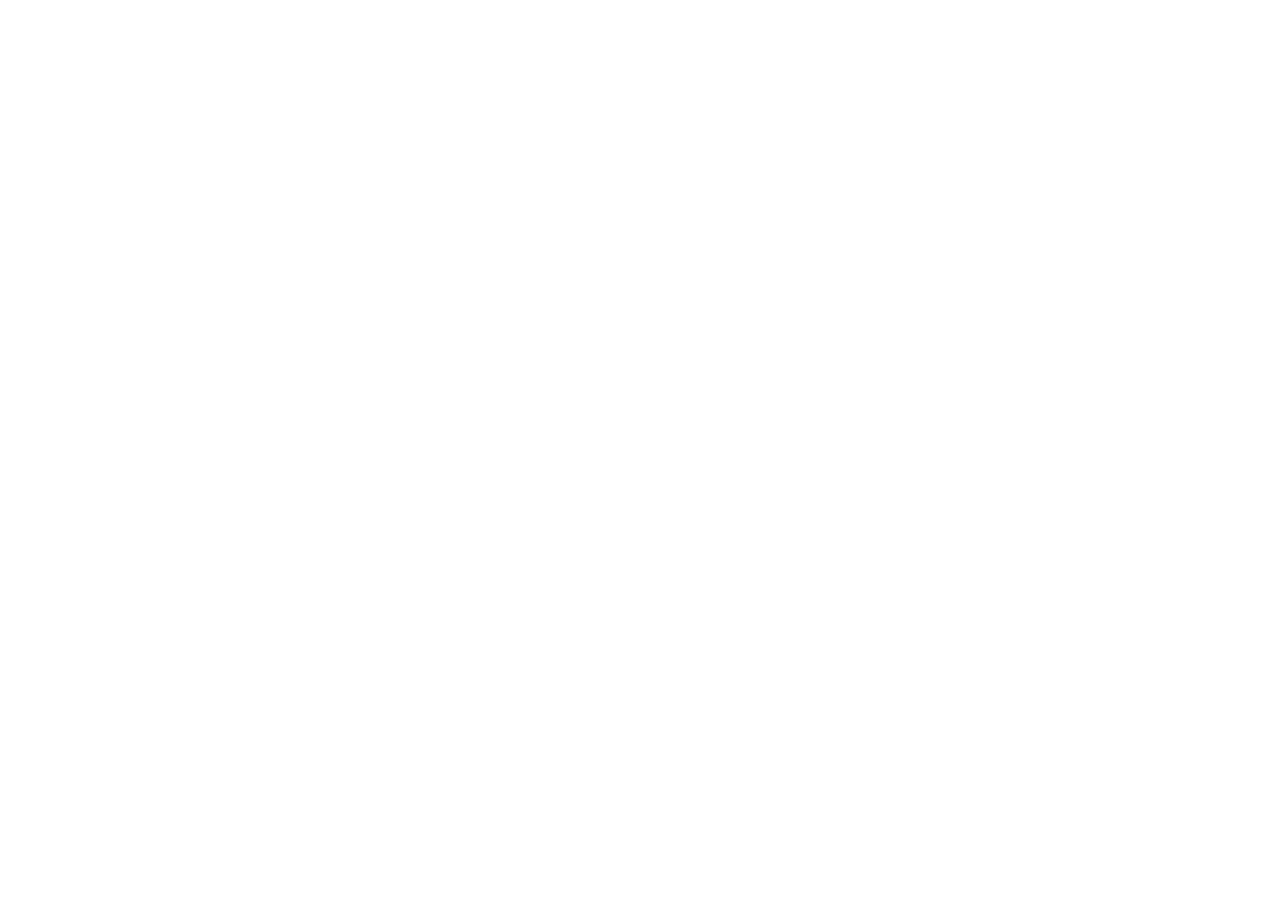
==== index.html @ dd53eaa5 "web design" ====
<!DOCTYPE html>
<html lang="en">
  <head>
    <meta charset="utf-8" />
    <meta name="viewport" content="width=device-width, initial-scale=1" />
    <title>JOCODE</title>
    <!-- bootstrap CDN -->
    <link
      href="https://cdn.jsdelivr.net/npm/bootstrap@5.3.2/dist/css/bootstrap.min.css"
      rel="stylesheet"
      integrity="sha384-T3c6CoIi6uLrA9TneNEoa7RxnatzjcDSCmG1MXxSR1GAsXEV/Dwwykc2MPK8M2HN"
      crossorigin="anonymous"
    />
    <script
      src="https://cdn.jsdelivr.net/npm/bootstrap@5.3.2/dist/js/bootstrap.bundle.min.js"
      integrity="sha384-C6RzsynM9kWDrMNeT87bh95OGNyZPhcTNXj1NW7RuBCsyN/o0jlpcV8Qyq46cDfL"
      crossorigin="anonymous"
    ></script>
  </head>
  <body>
    <div></div>
  </body>
</html>
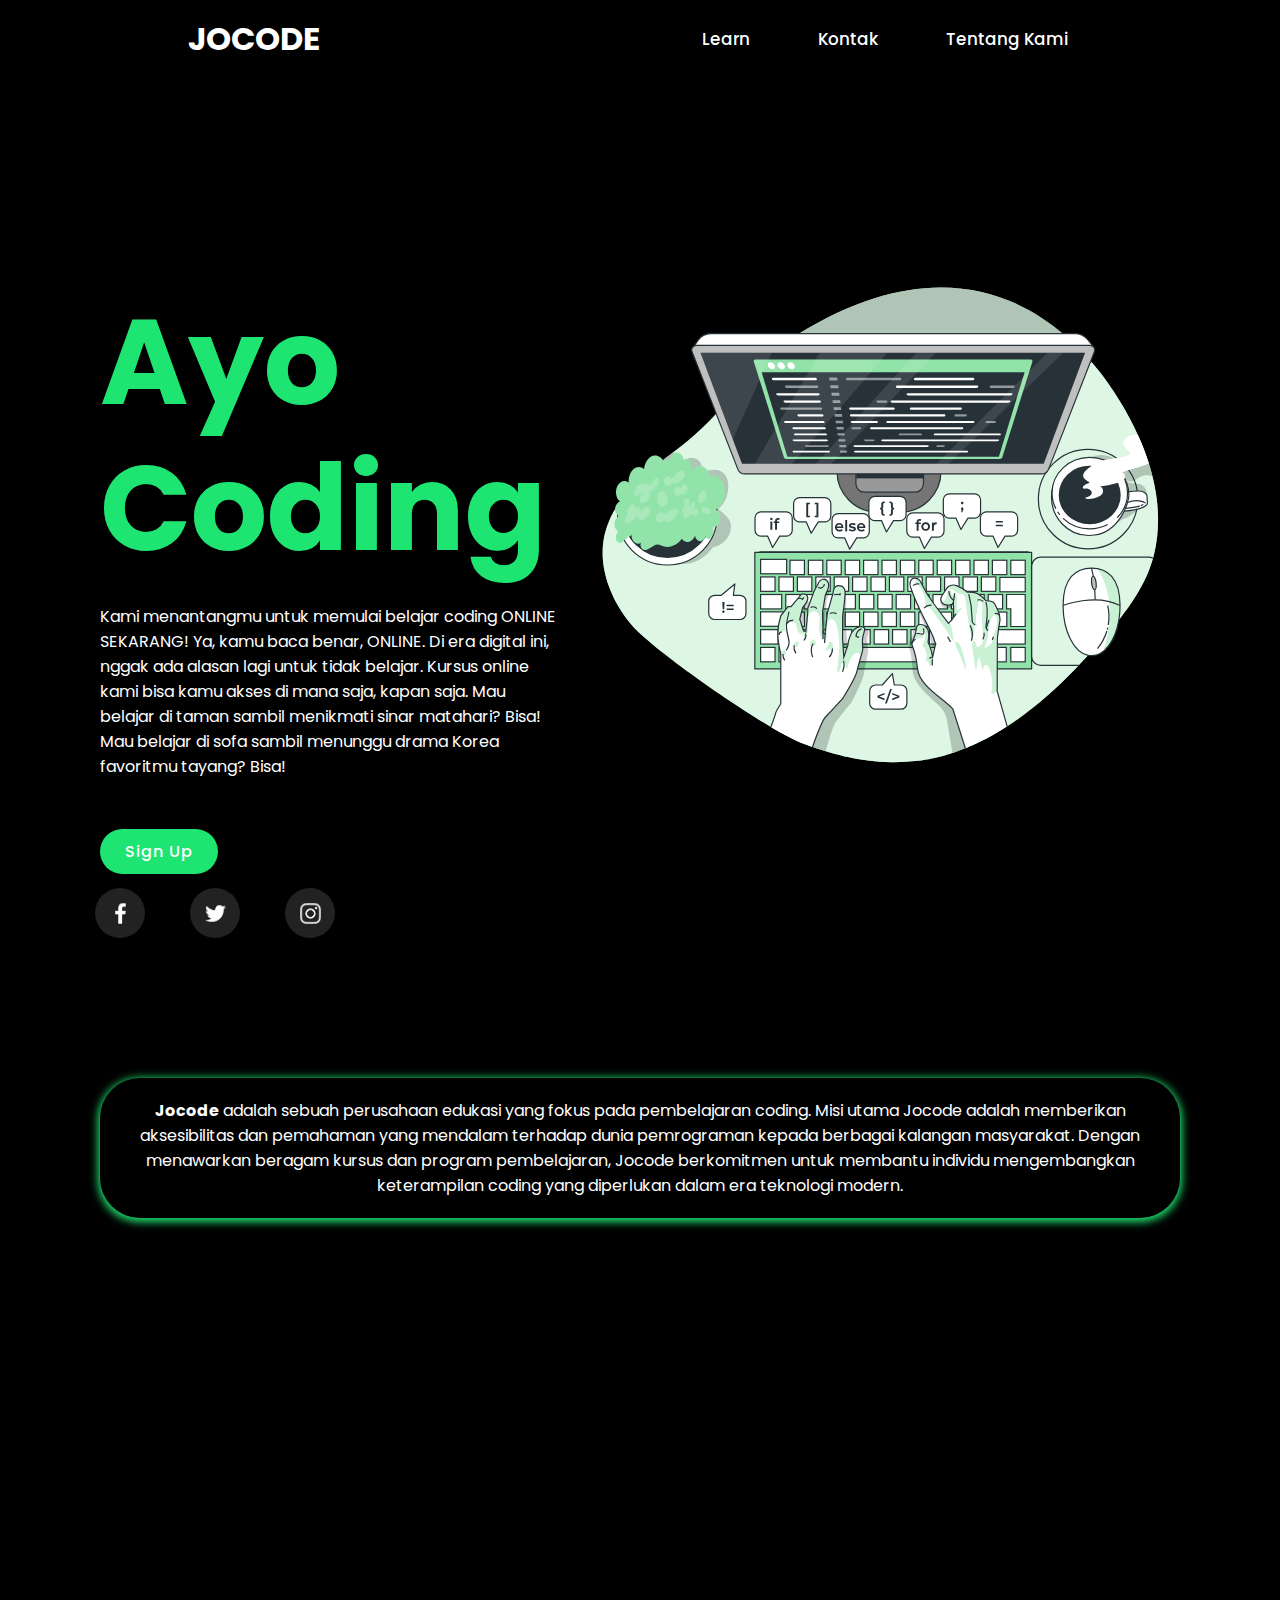
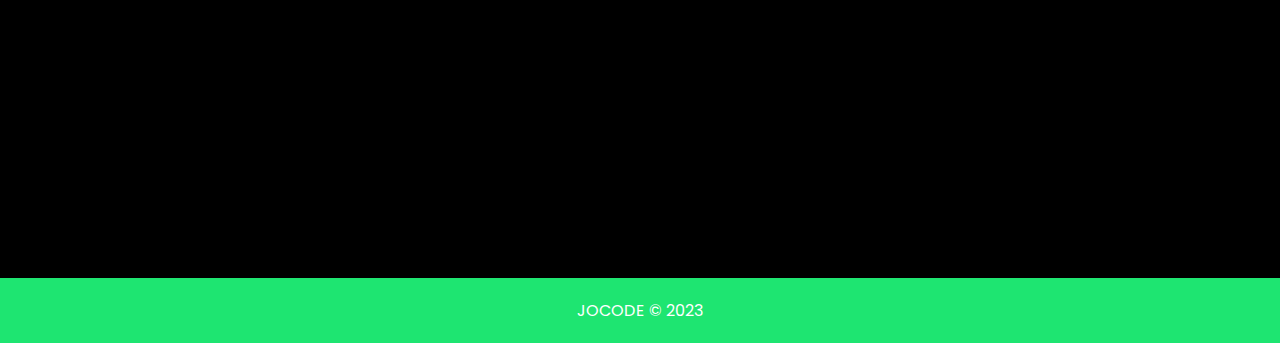
==== commit d5028c1f: "final project" ====
--- a/index.html
+++ b/index.html
@@ -1,23 +1,93 @@
 <!DOCTYPE html>
 <html lang="en">
   <head>
-    <meta charset="utf-8" />
-    <meta name="viewport" content="width=device-width, initial-scale=1" />
+    <meta charset="UTF-8" />
+    <meta http-equiv="X-UA-Compatible" content="IE=edge" />
+    <meta name="viewport" content="width=device-width, initial-scale=1.0" />
+    <!-- FONTS -->
+    <link rel="preconnect" href="https://fonts.googleapis.com" />
+    <link rel="preconnect" href="https://fonts.gstatic.com" crossorigin />
+    <link
+      href="https://fonts.googleapis.com/css2?family=Poppins:wght@200;300;400;500;600;700;800&family=Quicksand:wght@500;700&display=swap"
+      rel="stylesheet"
+    />
+    <!-- CSS UTAMA -->
+    <link rel="stylesheet" href="style/style.css" />
+
     <title>JOCODE</title>
-    <!-- bootstrap CDN -->
-    <link
-      href="https://cdn.jsdelivr.net/npm/bootstrap@5.3.2/dist/css/bootstrap.min.css"
-      rel="stylesheet"
-      integrity="sha384-T3c6CoIi6uLrA9TneNEoa7RxnatzjcDSCmG1MXxSR1GAsXEV/Dwwykc2MPK8M2HN"
-      crossorigin="anonymous"
-    />
-    <script
-      src="https://cdn.jsdelivr.net/npm/bootstrap@5.3.2/dist/js/bootstrap.bundle.min.js"
-      integrity="sha384-C6RzsynM9kWDrMNeT87bh95OGNyZPhcTNXj1NW7RuBCsyN/o0jlpcV8Qyq46cDfL"
-      crossorigin="anonymous"
-    ></script>
   </head>
   <body>
-    <div></div>
+    <!-- NAVBAR -->
+    <header>
+      <nav class="navbar">
+        <div class="logo">
+          <h1>JOCODE</h1>
+        </div>
+        <div class="menu-toggle" id="mobile-menu">
+          <span class="bar"></span>
+          <span class="bar"></span>
+          <span class="bar"></span>
+        </div>
+        <ul class="nav-links">
+          <li class="dropdown">
+            <a href="#">Learn</a>
+            <ul class="dropdown-content">
+              <li><a href="#">JavaScript</a></li>
+              <li><a href="#">Python</a></li>
+            </ul>
+          </li>
+          <li><a href="#">Kontak</a></li>
+          <li><a href="#Tentang Kami">Tentang Kami</a></li>
+        </ul>
+      </nav>
+    </header>
+    <section>
+      <div class="content">
+        <div class="text">
+          <h2><br /><span>Ayo Coding</span></h2>
+          <p>
+            Kami menantangmu untuk memulai belajar coding ONLINE SEKARANG! Ya,
+            kamu baca benar, ONLINE. Di era digital ini, nggak ada alasan lagi
+            untuk tidak belajar. Kursus online kami bisa kamu akses di mana
+            saja, kapan saja. Mau belajar di taman sambil menikmati sinar
+            matahari? Bisa! Mau belajar di sofa sambil menunggu drama Korea
+            favoritmu tayang? Bisa!
+          </p>
+          <a href="#">Sign Up</a>
+        </div>
+      </div>
+      <ul class="icons">
+        <li>
+          <a href="#"><img src="img/facebook.png" alt="" /></a>
+        </li>
+        <li>
+          <a href="#"><img src="img/twitter.png" alt="" /></a>
+        </li>
+        <li>
+          <a href="#"><img src="img/instagram.png" alt="" /></a>
+        </li>
+      </ul>
+      <aside>
+        <div class="boxImg">
+          <img src="img/img1.svg" alt="" class="img1" />
+        </div>
+      </aside>
+    </section>
+
+    <section class="artikel">
+      <div id="Tentang Kami" class="card">
+        <p>
+          <strong>Jocode</strong> adalah sebuah perusahaan edukasi yang fokus
+          pada pembelajaran coding. Misi utama Jocode adalah memberikan
+          aksesibilitas dan pemahaman yang mendalam terhadap dunia pemrograman
+          kepada berbagai kalangan masyarakat. Dengan menawarkan beragam kursus
+          dan program pembelajaran, Jocode berkomitmen untuk membantu individu
+          mengembangkan keterampilan coding yang diperlukan dalam era teknologi
+          modern.
+        </p>
+      </div>
+    </section>
+
+    <footer><p>JOCODE &#169; 2023</p></footer>
   </body>
 </html>
--- a/style/style.css
+++ b/style/style.css
@@ -0,0 +1,249 @@
+@import url("https://fonts.googleapis.com/css2?family=Poppins:wght@200;300;400;500;600;700;800;900&display=swap");
+
+* {
+  margin: 0;
+  padding: 0;
+  box-sizing: border-box;
+  font-family: "Poppins", sans-serif;
+}
+section {
+  position: relative;
+  width: 100%;
+  min-height: 100vh;
+  padding: 100px;
+  display: flex;
+  justify-content: space-between;
+  align-items: center;
+  /* background: black; */
+  overflow: hidden;
+}
+body {
+  margin: 0;
+  padding: 0;
+  background-color: black;
+}
+
+.navbar {
+  background-color: black;
+  color: #fff;
+  padding: 15px 10px 15px;
+  display: flex;
+  justify-content: space-around;
+  align-items: center;
+  z-index: 999;
+}
+
+.logo h1 {
+  right: 0;
+  margin: 0;
+}
+
+.menu-toggle {
+  display: none;
+  flex-direction: column;
+  cursor: pointer;
+}
+
+.bar {
+  right: 0;
+  display: flex;
+  flex-direction: row;
+  height: 3px;
+  width: 25px;
+  background-color: #fff;
+  margin: 3px 0;
+}
+
+.nav-links {
+  flex-direction: row;
+  list-style: none;
+  margin: 0;
+  padding: 0;
+  display: flex;
+  align-items: center;
+}
+
+.nav-links li {
+  margin-right: 20px;
+  position: relative;
+}
+
+.nav-links li:last-child {
+  margin-right: 0;
+}
+
+.nav-links a {
+  text-decoration: none;
+  font-size: 1.05rem;
+  font-weight: 500;
+  color: #fff;
+  padding: 0.5rem 1.5rem;
+  border-radius: 999px;
+  transition: all 0.2s ease-in-out;
+}
+
+.nav-links a:hover {
+  color: #1ee571;
+}
+
+/* Dropdown Style */
+.dropdown-content {
+  display: none;
+  list-style: none;
+  position: absolute;
+  top: 100%;
+  left: 0;
+  border-radius: 0 0 4px 4px;
+  z-index: 999;
+  transition: all 4s ease-in-out;
+}
+
+.dropdown:hover .dropdown-content {
+  transition: all 0.3s ease-in-out;
+  display: inherit;
+}
+
+.dropdown-content li {
+  width: 200px;
+  float: none;
+  display: list-item;
+  position: relative;
+  transition: all 0.3s ease-in-out;
+}
+
+/* Responsive Media Query */
+@media only screen and (max-width: 768px) {
+  .navbar {
+    flex-direction: row;
+    align-items: flex-start;
+  }
+
+  .menu-toggle {
+    display: flex;
+  }
+
+  .nav-links {
+    display: none;
+    flex-direction: column;
+    width: 100%;
+    position: absolute;
+    background-color: #333;
+    top: 70px;
+    left: 0;
+  }
+
+  .nav-links.active {
+    display: flex;
+  }
+
+  .nav-links li {
+    margin: 0;
+    margin-bottom: 10px;
+  }
+
+  .dropdown-content {
+    top: 0;
+    left: 100%;
+  }
+}
+
+.content {
+  position: relative;
+  width: 100%;
+  display: flex;
+  align-items: center;
+  justify-content: space-between;
+}
+.content .text {
+  position: relative;
+  max-width: 600px;
+  margin-right: 20px;
+}
+.content .text h2 {
+  color: #fff;
+  font-size: 3em;
+  margin-bottom: 10px;
+  line-height: 2.5em;
+  font-weight: 700;
+}
+.content .text h2 span {
+  font-size: 2.5em;
+  font-weight: 700;
+  color: #1ee571;
+}
+.content .text p {
+  color: #fff;
+}
+.content .text a {
+  display: inline-block;
+  margin-top: 50px;
+  padding: 10px 25px;
+  background: #1ee571;
+  color: #fff;
+  font-weight: 500;
+  letter-spacing: 1px;
+  text-decoration: none;
+  border-radius: 40px;
+  transition: 0.3s ease-in-out;
+}
+.content .text a:hover {
+  transform: translateY(-10px);
+}
+.icons {
+  position: absolute;
+  bottom: 40px;
+  left: 50px;
+  display: flex;
+  justify-content: center;
+  align-items: center;
+}
+.icons li {
+  list-style: none;
+}
+.icons li a {
+  display: inline-block;
+  margin-left: 45px;
+  background: #222;
+  width: 50px;
+  height: 50px;
+  display: flex;
+  justify-content: center;
+  align-items: center;
+  border-radius: 50%;
+  transition: 0.3s ease-in-out;
+}
+.icons li a:hover {
+  background: #1ee571;
+  transform: translateY(-10px);
+}
+.icons li a img {
+  filter: invert(1);
+  transform: scale(0.5);
+}
+.boxImg img {
+  right: 0;
+  top: 0;
+  width: 600px;
+}
+
+.card {
+  top: 0;
+  flex: 5;
+  text-align: center;
+  color: #fff;
+  z-index: 999;
+  align-self: baseline;
+  justify-content: center;
+  display: inline-flex;
+  box-shadow: 0 2px 8px 2px #1ee571;
+  border-radius: 40px;
+  padding: 20px;
+  width: 500px;
+}
+
+footer {
+  text-align: center;
+  padding: 20px;
+  color: #fff;
+  background-color: #1ee571;
+}
